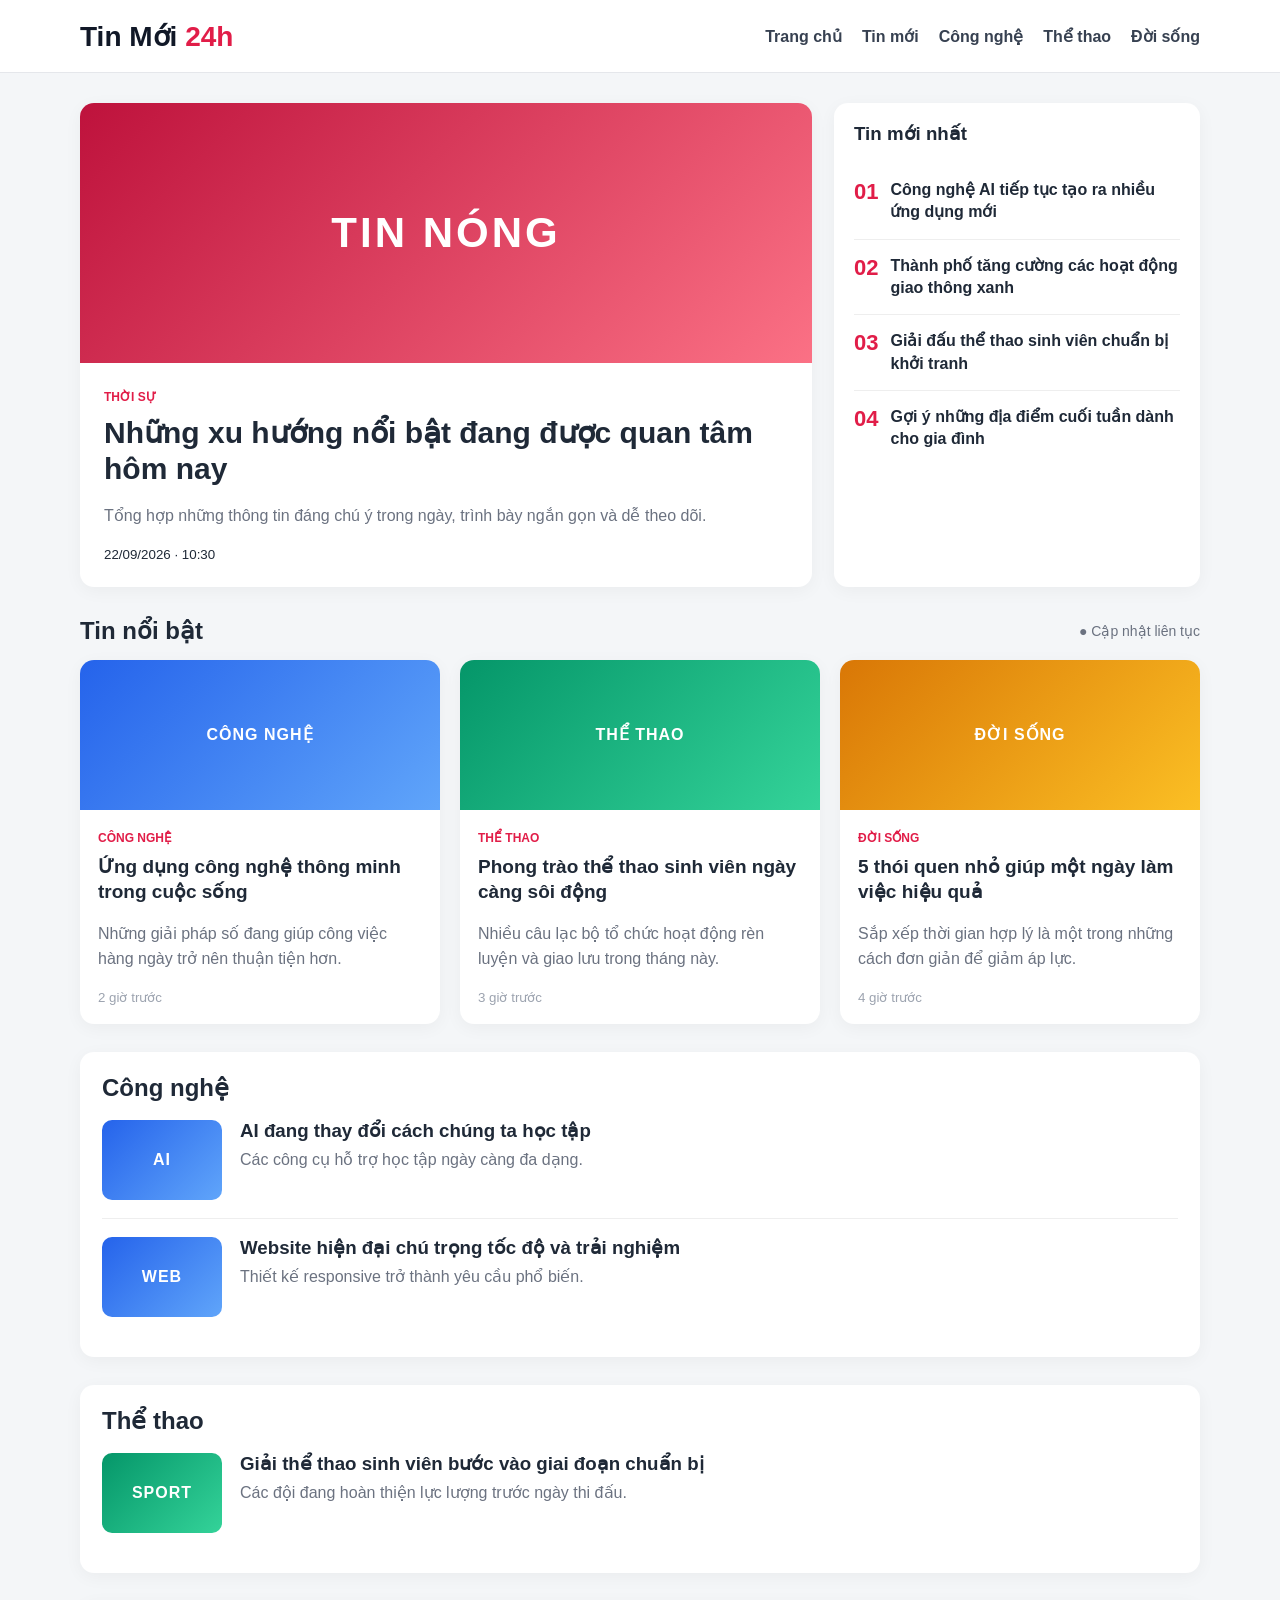
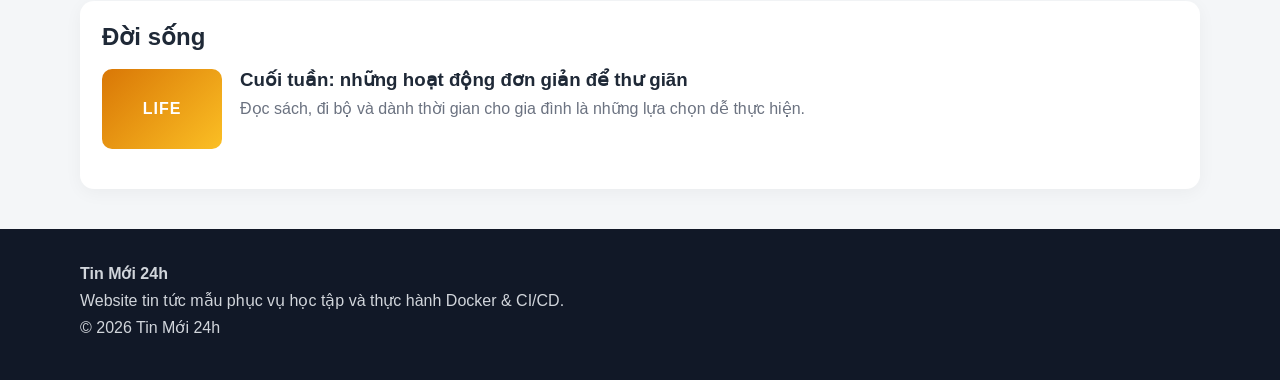
==== index.html @ 2fe27562 "Initial commit" ====
<!DOCTYPE html>
<html lang="vi">
<head>
  <meta charset="UTF-8">
  <meta name="viewport" content="width=device-width, initial-scale=1.0">
  <title>Tin Mới 24h</title>
  <link rel="stylesheet" href="style.css">
</head>
<body>
<header>
  <div class="container topbar">
    <h1>Tin Mới <span>24h</span></h1>
    <nav>
      <a href="#home">Trang chủ</a>
      <a href="#news">Tin mới</a>
      <a href="#technology">Công nghệ</a>
      <a href="#sports">Thể thao</a>
      <a href="#life">Đời sống</a>
    </nav>
  </div>
</header>

<main class="container" id="home">
  <section class="hero">
    <article class="featured">
      <div class="image">TIN NÓNG</div>
      <div class="content">
        <span class="tag">THỜI SỰ</span>
        <h2>Những xu hướng nổi bật đang được quan tâm hôm nay</h2>
        <p>Tổng hợp những thông tin đáng chú ý trong ngày, trình bày ngắn gọn và dễ theo dõi.</p>
        <small>22/09/2026 · 10:30</small>
      </div>
    </article>
    <aside class="latest">
      <h3>Tin mới nhất</h3>
      <div class="latest-item"><b>01</b><p>Công nghệ AI tiếp tục tạo ra nhiều ứng dụng mới</p></div>
      <div class="latest-item"><b>02</b><p>Thành phố tăng cường các hoạt động giao thông xanh</p></div>
      <div class="latest-item"><b>03</b><p>Giải đấu thể thao sinh viên chuẩn bị khởi tranh</p></div>
      <div class="latest-item"><b>04</b><p>Gợi ý những địa điểm cuối tuần dành cho gia đình</p></div>
    </aside>
  </section>

  <section id="news">
    <div class="section-title"><h2>Tin nổi bật</h2><span>● Cập nhật liên tục</span></div>
    <div class="grid">
      <article class="card">
        <div class="thumb tech">CÔNG NGHỆ</div>
        <div class="card-body"><span class="tag">Công nghệ</span><h3>Ứng dụng công nghệ thông minh trong cuộc sống</h3><p>Những giải pháp số đang giúp công việc hàng ngày trở nên thuận tiện hơn.</p><small>2 giờ trước</small></div>
      </article>
      <article class="card">
        <div class="thumb sport">THỂ THAO</div>
        <div class="card-body"><span class="tag">Thể thao</span><h3>Phong trào thể thao sinh viên ngày càng sôi động</h3><p>Nhiều câu lạc bộ tổ chức hoạt động rèn luyện và giao lưu trong tháng này.</p><small>3 giờ trước</small></div>
      </article>
      <article class="card">
        <div class="thumb life">ĐỜI SỐNG</div>
        <div class="card-body"><span class="tag">Đời sống</span><h3>5 thói quen nhỏ giúp một ngày làm việc hiệu quả</h3><p>Sắp xếp thời gian hợp lý là một trong những cách đơn giản để giảm áp lực.</p><small>4 giờ trước</small></div>
      </article>
    </div>
  </section>

  <section id="technology" class="category">
    <h2>Công nghệ</h2>
    <div class="list">
      <article><div class="mini tech">AI</div><div><h3>AI đang thay đổi cách chúng ta học tập</h3><p>Các công cụ hỗ trợ học tập ngày càng đa dạng.</p></div></article>
      <article><div class="mini tech">WEB</div><div><h3>Website hiện đại chú trọng tốc độ và trải nghiệm</h3><p>Thiết kế responsive trở thành yêu cầu phổ biến.</p></div></article>
    </div>
  </section>

  <section id="sports" class="category">
    <h2>Thể thao</h2>
    <div class="list">
      <article><div class="mini sport">SPORT</div><div><h3>Giải thể thao sinh viên bước vào giai đoạn chuẩn bị</h3><p>Các đội đang hoàn thiện lực lượng trước ngày thi đấu.</p></div></article>
    </div>
  </section>

  <section id="life" class="category">
    <h2>Đời sống</h2>
    <div class="list">
      <article><div class="mini life">LIFE</div><div><h3>Cuối tuần: những hoạt động đơn giản để thư giãn</h3><p>Đọc sách, đi bộ và dành thời gian cho gia đình là những lựa chọn dễ thực hiện.</p></div></article>
    </div>
  </section>
</main>

<footer>
  <div class="container">
    <strong>Tin Mới 24h</strong>
    <p>Website tin tức mẫu phục vụ học tập và thực hành Docker & CI/CD.</p>
    <p>© 2026 Tin Mới 24h</p>
  </div>
</footer>
<script src="script.js"></script>
</body>
</html>
---- style.css ----
*{box-sizing:border-box}html{scroll-behavior:smooth}body{margin:0;font-family:Arial,sans-serif;background:#f4f6f8;color:#1f2937}.container{width:min(1120px,92%);margin:auto}header{background:#fff;border-bottom:1px solid #e5e7eb;position:sticky;top:0;z-index:10}.topbar{display:flex;align-items:center;justify-content:space-between;gap:20px;min-height:72px}h1{margin:0;font-size:28px;color:#111827}h1 span{color:#e11d48}nav{display:flex;gap:20px;flex-wrap:wrap}nav a{text-decoration:none;color:#374151;font-weight:600}nav a:hover{color:#e11d48}.hero{display:grid;grid-template-columns:2fr 1fr;gap:22px;padding:30px 0}.featured,.latest,.card,.category{background:#fff;border-radius:14px;box-shadow:0 4px 18px #0000000b}.featured{overflow:hidden}.image{height:260px;background:linear-gradient(135deg,#be123c,#fb7185);color:#fff;display:grid;place-items:center;font-size:42px;font-weight:800;letter-spacing:3px}.content{padding:24px}.content h2{font-size:30px;line-height:1.2;margin:10px 0}.content p,.card p,.list p{color:#6b7280;line-height:1.6}.tag{color:#e11d48;font-size:12px;font-weight:800;text-transform:uppercase}.latest{padding:20px}.latest h3{margin-top:0}.latest-item{display:flex;gap:12px;padding:15px 0;border-bottom:1px solid #eee}.latest-item:last-child{border:0}.latest-item b{font-size:22px;color:#e11d48}.latest-item p{margin:0;font-weight:600;line-height:1.4}.section-title{display:flex;justify-content:space-between;align-items:center;margin-bottom:15px}.section-title h2,.category h2{margin:0}.section-title span{color:#6b7280;font-size:14px}.grid{display:grid;grid-template-columns:repeat(3,1fr);gap:20px}.card{overflow:hidden}.thumb,.mini{display:grid;place-items:center;color:#fff;font-weight:800;letter-spacing:1px}.thumb{height:150px}.tech{background:linear-gradient(135deg,#2563eb,#60a5fa)}.sport{background:linear-gradient(135deg,#059669,#34d399)}.life{background:linear-gradient(135deg,#d97706,#fbbf24)}.card-body{padding:18px}.card h3{font-size:19px;line-height:1.35;margin:8px 0}.card small{color:#9ca3af}.category{margin:28px 0;padding:22px}.list article{display:flex;gap:18px;padding:18px 0;border-bottom:1px solid #eee}.list article:last-child{border:0}.mini{width:120px;height:80px;border-radius:10px;flex:none}.list h3{margin:0 0 5px}.list p{margin:0}footer{background:#111827;color:#d1d5db;margin-top:40px;padding:35px 0}footer p{margin:8px 0}@media(max-width:800px){.topbar{align-items:flex-start;flex-direction:column;padding:15px 0}.hero,.grid{grid-template-columns:1fr}.content h2{font-size:24px}}
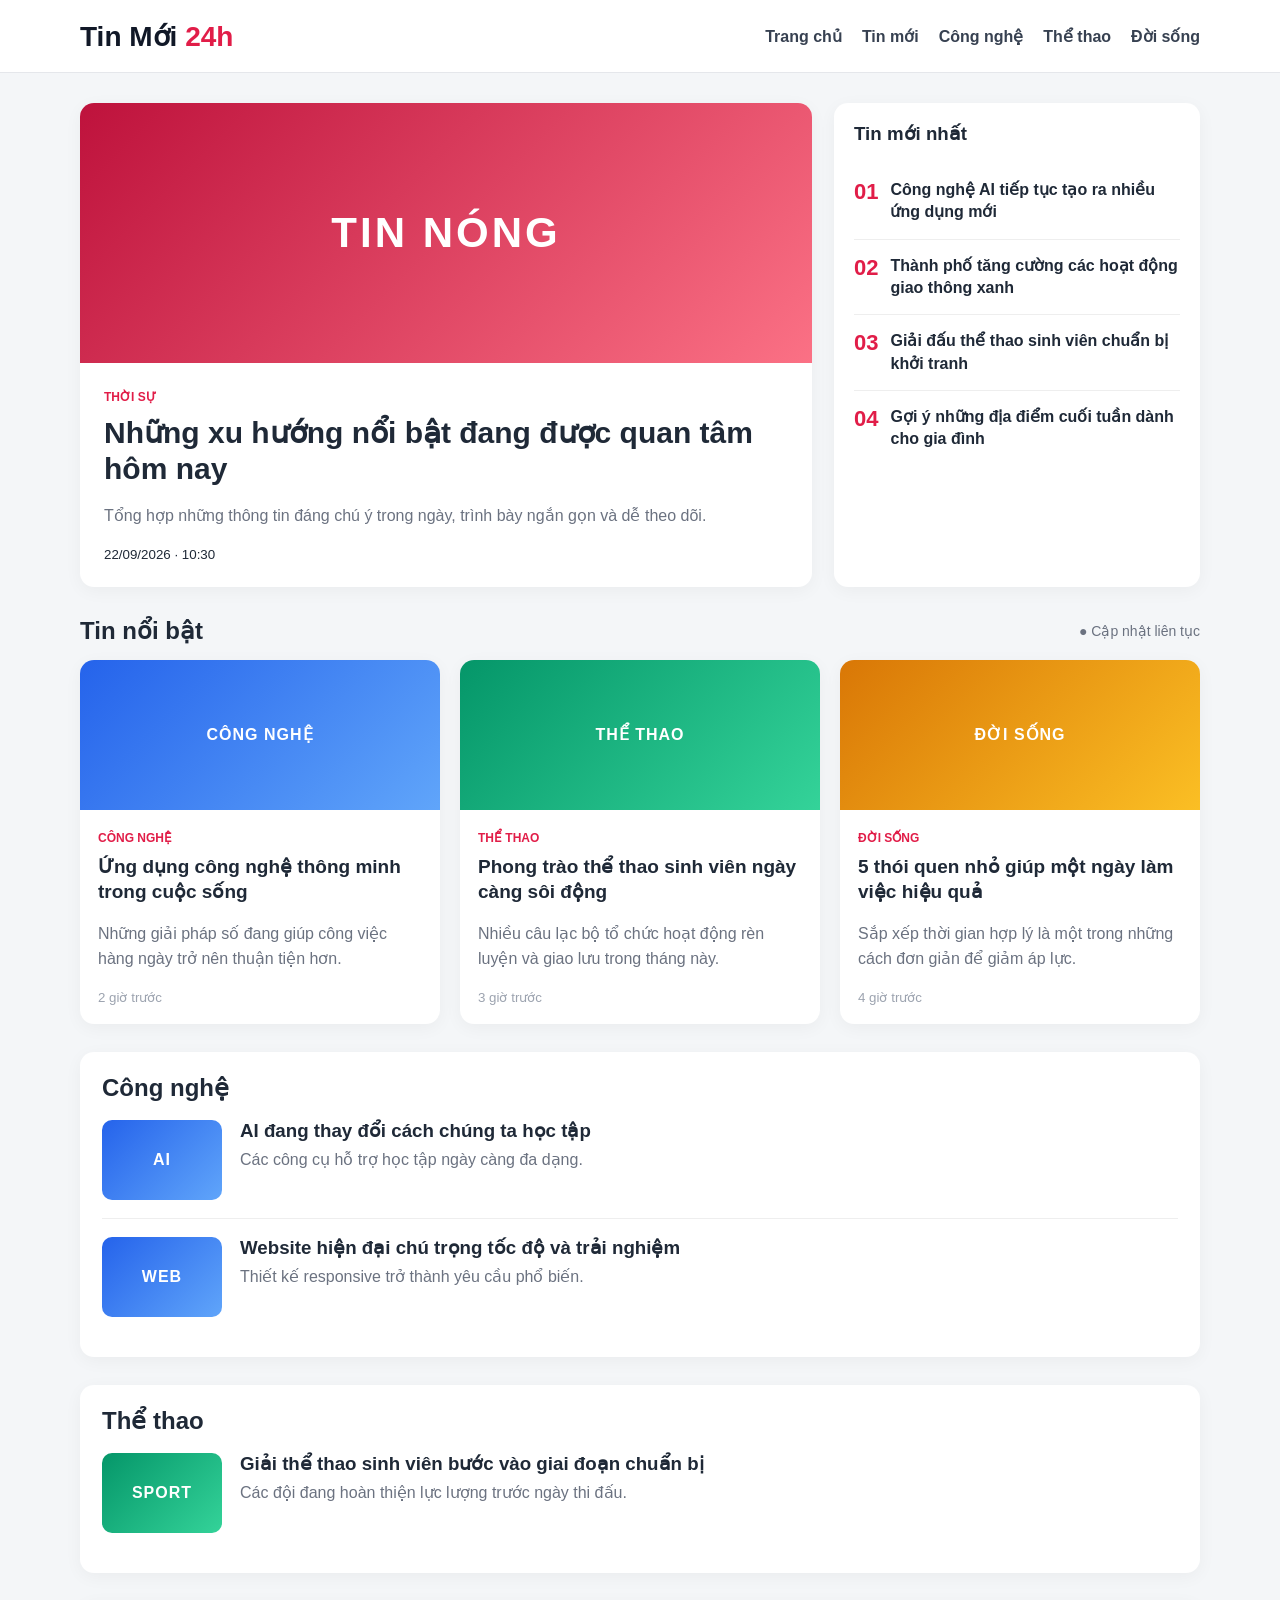
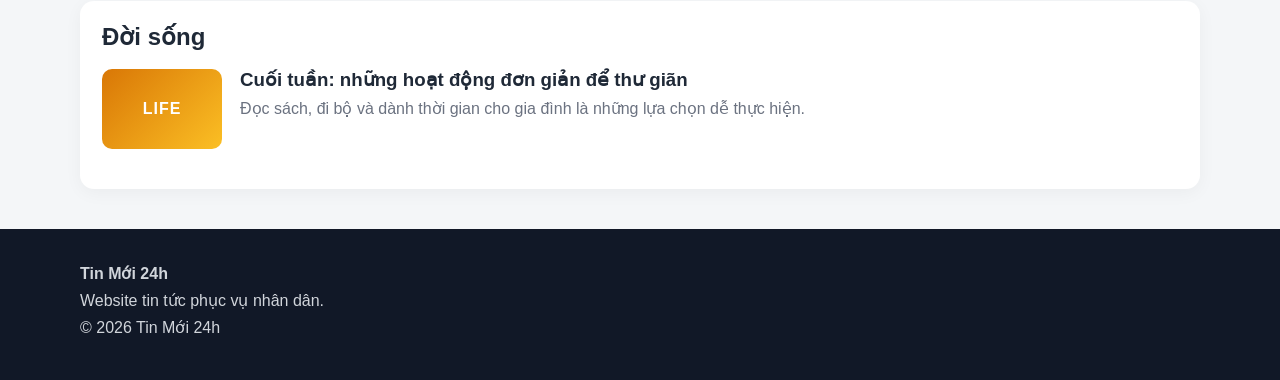
==== commit 117913d7: "Update homepage" ====
--- a/index.html
+++ b/index.html
@@ -84,7 +84,7 @@
 <footer>
   <div class="container">
     <strong>Tin Mới 24h</strong>
-    <p>Website tin tức mẫu phục vụ học tập và thực hành Docker & CI/CD.</p>
+    <p>Website tin tức phục vụ nhân dân.</p>
     <p>© 2026 Tin Mới 24h</p>
   </div>
 </footer>
